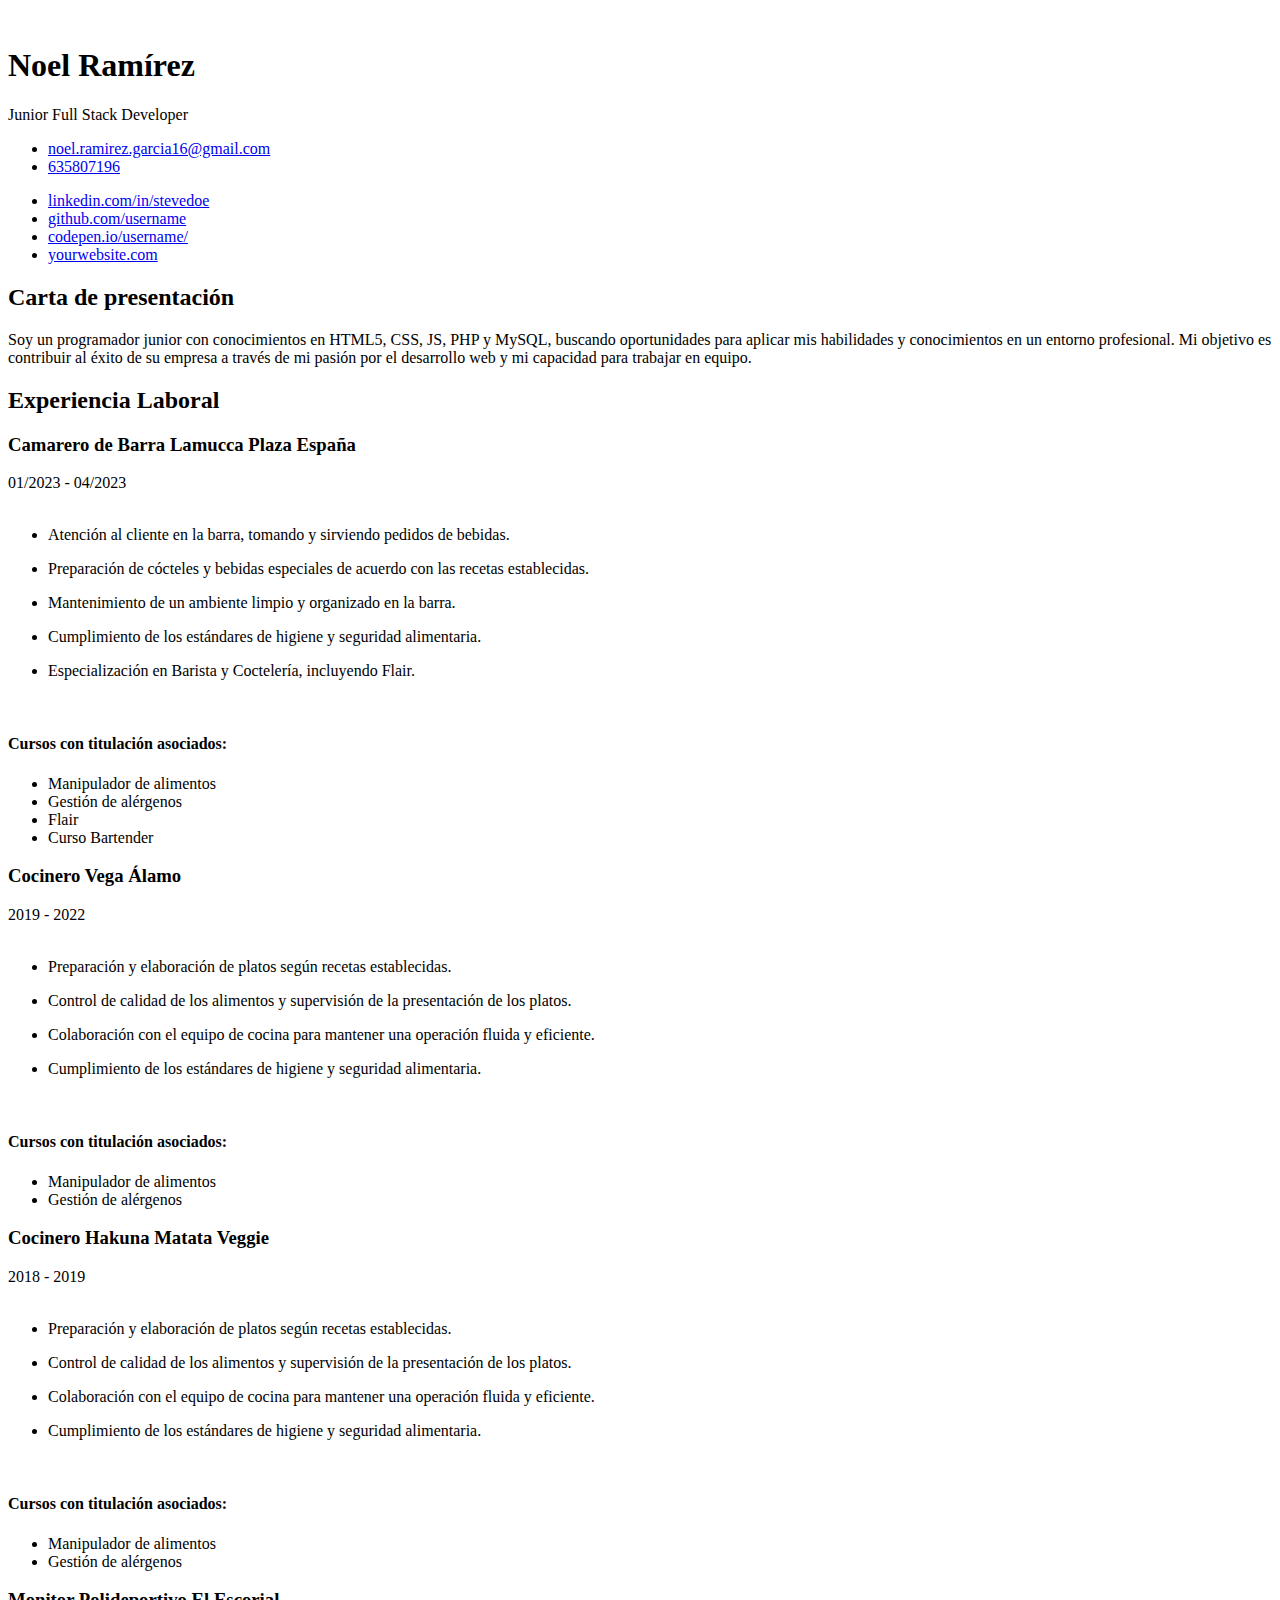
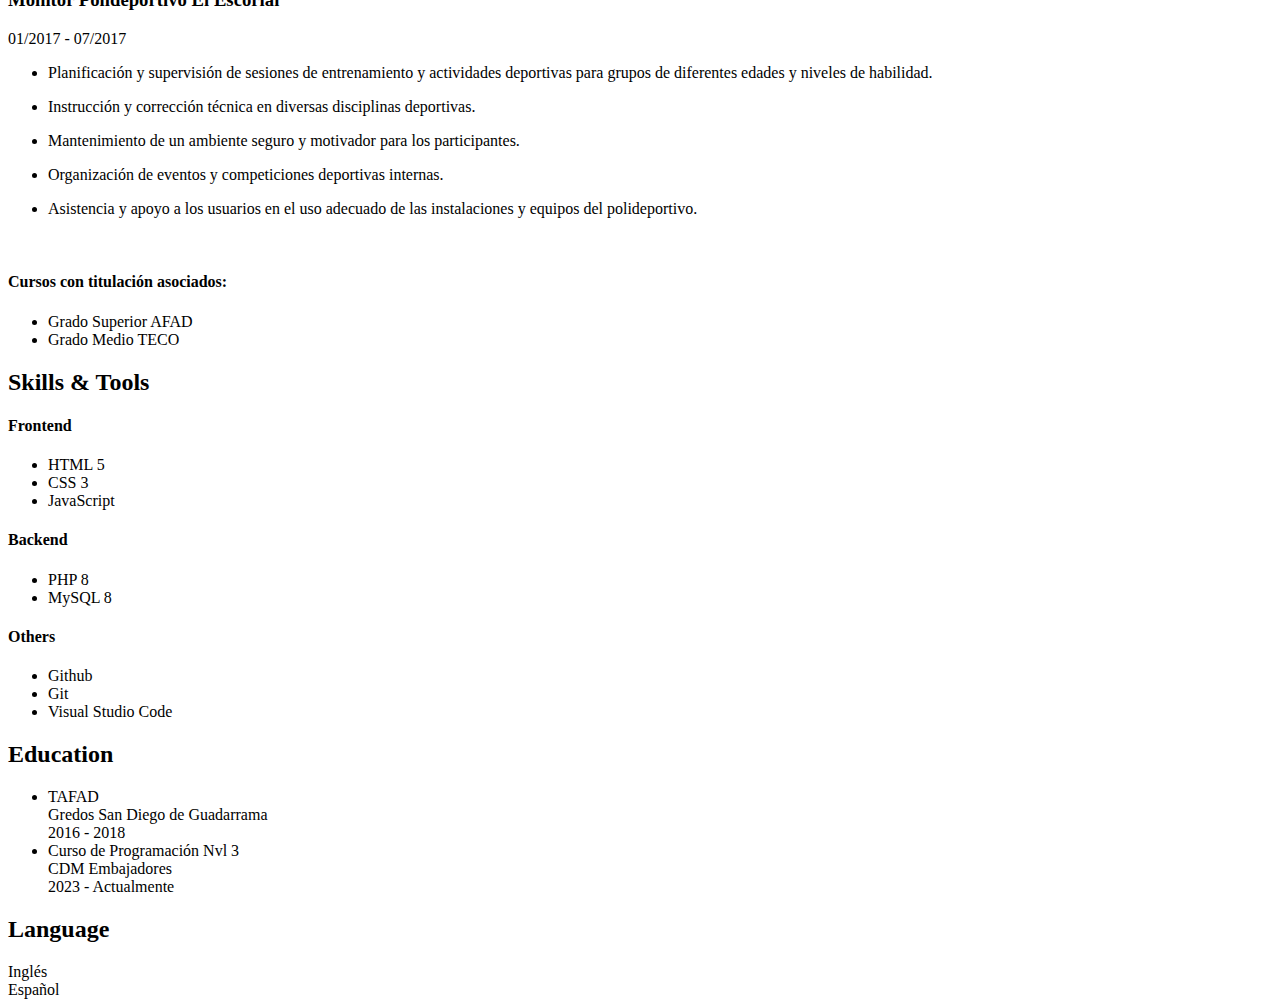
==== cv/index.html @ 691e6c15 "Create index.html" ====
<!DOCTYPE html>
<html lang="es"> 
<head>
    <title>CV</title>
    
    <!-- Meta -->
    <meta charset="utf-8">
    <meta http-equiv="X-UA-Compatible" content="IE=edge">
    <meta name="viewport" content="width=device-width, initial-scale=1.0">
    <meta name="description" content="Responsive Resume Template">
    <meta name="author" content="Xiaoying Riley at 3rd Wave Media">    
   
    
    <!-- Google Font -->
    <link href="https://fonts.googleapis.com/css?family=Roboto:300,400,500,700,900" rel="stylesheet">
    
    <!-- FontAwesome JS-->
	<script defer src="assets/fontawesome/js/all.min.js"></script>
       
    <!-- Theme CSS -->  
    <link id="theme-style" rel="stylesheet" href="assets/css/pillar-1.css">


</head> 

<body>	

    <article class="resume-wrapper text-center position-relative">
	    <div class="resume-wrapper-inner mx-auto text-start bg-white shadow-lg">
		    <header id="banner" class="resume-header pt-4 pt-md-0">
			    <div class="row">
				    <div class="col-block col-md-auto resume-picture-holder text-center text-md-start">
				        <img class="picture" src="assets/images/profile.jpg" alt="">
				    </div><!--//col-->
				    <div class="col">
					    <div class="row p-4 justify-content-center justify-content-md-between">
						    <div class="primary-info col-auto">
							    <h1 class="name mt-0 mb-1 text-white text-uppercase text-uppercase">Noel Ramírez</h1>
							    <div class="title mb-3"> Junior Full Stack Developer</div>
							    <ul class="list-unstyled">
								    <li class="mb-2"><a class="text-link" href="#"><i class="far fa-envelope fa-fw me-2" data-fa-transform="grow-3"></i>noel.ramirez.garcia16@gmail.com</a></li>
								    <li><a class="text-link" href="#"><i class="fas fa-mobile-alt fa-fw me-2" data-fa-transform="grow-6"></i>635807196</a></li>
							    </ul>
						    </div><!--//enlaces a redes-->
						    <div class="secondary-info col-auto mt-2">
							    <ul class="resume-social list-unstyled">
					                <li class="mb-3"><a class="text-link" href="#"><span class="fa-container text-center me-2"><i class="fab fa-linkedin-in fa-fw"></i></span>linkedin.com/in/stevedoe</a></li>
					                <li class="mb-3"><a class="text-link" href="#"><span class="fa-container text-center me-2"><i class="fab fa-github-alt fa-fw"></i></span>github.com/username</a></li>
					                <li class="mb-3"><a class="text-link" href="#"><span class="fa-container text-center me-2"><i class="fab fa-codepen fa-fw"></i></span>codepen.io/username/</a></li>
					                <li><a class="text-link" href="#"><span class="fa-container text-center me-2"><i class="fas fa-globe"></i></span>yourwebsite.com</a></li>
							    </ul>
						    </div><!--//secondary-info-->
					    </div><!--//row-->
					    
				    </div><!--//col-->
			    </div><!--//row-->
		    </header>
		    <div class="resume-body p-5">
			    <section class="resume-section summary-section mb-5">
				    <h2 class="resume-section-title text-uppercase font-weight-bold pb-3 mb-3">Carta de presentación</h2>
				    <div class="resume-section-content">
					    <p class="mb-0"> Soy un programador junior con conocimientos en HTML5, CSS, JS, PHP y MySQL, buscando oportunidades para aplicar mis habilidades y conocimientos en un entorno profesional. Mi objetivo es contribuir al éxito de su empresa a través de mi pasión por el desarrollo web y mi capacidad para trabajar en equipo.</p>
				    </div>
			    </section><!--//summary-section-->
			    <div class="row">
				    <div class="col-lg-9">
					    <section class="resume-section experience-section mb-5">
						    <h2 class="resume-section-title text-uppercase font-weight-bold pb-3 mb-3">Experiencia Laboral</h2>
						    <div class="resume-section-content">
							    <div class="resume-timeline position-relative">
								    <article class="resume-timeline-item position-relative pb-5">
									    
									    <div class="resume-timeline-item-header mb-2">
										    <div class="d-flex flex-column flex-md-row">
										        <h3 class="resume-position-title font-weight-bold mb-1">Camarero de Barra Lamucca Plaza España</h3>
										    </div><!--//row-->
										    <div class="resume-position-time">01/2023 - 04/2023</div>
											<br>
									    </div><!--//resume-timeline-item-header-->
									    <div class="resume-timeline-item-desc">
										<ul>
											<li>
                                                <p>Atención al cliente en la barra, tomando y sirviendo pedidos de bebidas.</p>
											</li>
											<li> 
												<p>Preparación de cócteles y bebidas especiales de acuerdo con las recetas establecidas.</p> 
											</li>
											<li>
												<p>Mantenimiento de un ambiente limpio y organizado en la barra.</p>
											</li>
											<li>
												<p>Cumplimiento de los estándares de higiene y seguridad alimentaria.</p>
											</li>
											<li>
												<p>Especialización en Barista y Coctelería, incluyendo Flair.</p>
											</li>
										</ul>
										<br>
										<h4 class="resume-timeline-item-desc-heading font-weight-bold">Cursos con titulación asociados:</h4>
										<ul class="list-inline">
											<li class="list-inline-item"><span class="badge bg-secondary badge-pill">Manipulador de alimentos</span></li>
											<li class="list-inline-item"><span class="badge bg-secondary badge-pill">Gestión de alérgenos</span></li>
											<li class="list-inline-item"><span class="badge bg-secondary badge-pill">Flair</span></li>
											<li class="list-inline-item"><span class="badge bg-secondary badge-pill">Curso Bartender</span></li>
										</ul>
									    </div><!--//resume-timeline-item-desc-->

								    </article><!--//resume-timeline-item-->
									
									<article class="resume-timeline-item position-relative pb-5">
									    
									    <div class="resume-timeline-item-header mb-2">
										    <div class="d-flex flex-column flex-md-row">
										        <h3 class="resume-position-title font-weight-bold mb-1">Cocinero Vega Álamo</h3>
										    <div class="resume-position-time">2019 - 2022</div>
											<br>
									    </div><!--//resume-timeline-item-header-->
									    <div class="resume-timeline-item-desc">
										    <ul>
											<li>
                                                <p>Preparación y elaboración de platos según recetas establecidas.</p>
											</li>
											<li> 
												<p>Control de calidad de los alimentos y supervisión de la presentación de los platos.</p> 
											</li>
											<li>
												<p>									
												Colaboración con el equipo de cocina para mantener una operación fluida y eficiente.</p>
											</li>
											<li>
												<p>Cumplimiento de los estándares de higiene y seguridad alimentaria.</p>
											</li>	
										</ul>
										<br>
										<h4 class="resume-timeline-item-desc-heading font-weight-bold">Cursos con titulación asociados:</h4>
										<ul class="list-inline">
											<li class="list-inline-item"><span class="badge bg-secondary badge-pill">Manipulador de alimentos</span></li>
											<li class="list-inline-item"><span class="badge bg-secondary badge-pill">Gestión de alérgenos</span></li>
										</ul>
									    </div><!--//resume-timeline-item-desc-->

								    </article><!--//resume-timeline-item-->
								    
								    <article class="resume-timeline-item position-relative pb-5">
									    
									    <div class="resume-timeline-item-header mb-2">
										    <div class="d-flex flex-column flex-md-row">
										        <h3 class="resume-position-title font-weight-bold mb-1">Cocinero Hakuna Matata Veggie</h3>
										    </div><!--//row-->
										    <div class="resume-position-time">2018 - 2019</div>
											<br>
									    </div><!--//resume-timeline-item-header-->
									    <div class="resume-timeline-item-desc">
										    <ul>
												<li>
													<p>Preparación y elaboración de platos según recetas establecidas.</p>
												</li>
												<li> 
													<p>Control de calidad de los alimentos y supervisión de la presentación de los platos.</p> 
												</li>
												<li>
													<p>									
													Colaboración con el equipo de cocina para mantener una operación fluida y eficiente.</p>
												</li>
												<li>
													<p>Cumplimiento de los estándares de higiene y seguridad alimentaria.</p>
												</li>	
											</ul>
											<br>
										    <h4 class="resume-timeline-item-desc-heading font-weight-bold">Cursos con titulación asociados:</h4>
										    <ul class="list-inline">
											    <li class="list-inline-item"><span class="badge bg-secondary badge-pill">Manipulador de alimentos</span></li>
											    <li class="list-inline-item"><span class="badge bg-secondary badge-pill">Gestión de alérgenos</span></li>
										    </ul>
									    </div><!--//resume-timeline-item-desc-->

								    </article><!--//resume-timeline-item-->
								    
								    <article class="resume-timeline-item position-relative pb-5">
									    
									    <div class="resume-timeline-item-header mb-2">
										    <div class="d-flex flex-column flex-md-row">
										        <h3 class="resume-position-title font-weight-bold mb-1">Monitor Polideportivo El Escorial</h3>
										    </div><!--//row-->
										    <div class="resume-position-time">01/2017 - 07/2017</div>
									    </div><!--//resume-timeline-item-header-->
									    <div class="resume-timeline-item-desc">
										<ul>
											<li>
                                                <p>Planificación y supervisión de sesiones de entrenamiento y actividades deportivas para grupos de diferentes edades y niveles de habilidad.</p>
											</li>
											<li> 
												<p>Instrucción y corrección técnica en diversas disciplinas deportivas.</p> 
											</li>
											<li>
												<p>Mantenimiento de un ambiente seguro y motivador para los participantes.</p>
											</li>
											<li>
												<p>Organización de eventos y competiciones deportivas internas.</p>
											</li>
											<li>
												<p>Asistencia y apoyo a los usuarios en el uso adecuado de las instalaciones y equipos del polideportivo.</p>
											</li>
										</ul>
										<br>
										<h4 class="resume-timeline-item-desc-heading font-weight-bold">Cursos con titulación asociados:</h4>
										    <ul class="list-inline">
											    <li class="list-inline-item"><span class="badge bg-secondary badge-pill">Grado Superior AFAD</span></li>
											    <li class="list-inline-item"><span class="badge bg-secondary badge-pill">Grado Medio TECO</span></li>
										    </ul>
									    </div><!--//resume-timeline-item-desc-->

								    </article><!--//resume-timeline-item-->
							
							    </div><!--//resume-timeline-->
				 
						    </div>
					    </section><!--//experience-section-->
				    </div>
				    <div class="col-lg-3">
					    <section class="resume-section skills-section mb-5">
						    <h2 class="resume-section-title text-uppercase font-weight-bold pb-3 mb-3">Skills &amp; Tools</h2>
						    <div class="resume-section-content">
						        <div class="resume-skill-item">
							        <h4 class="resume-skills-cat font-weight-bold">Frontend</h4>
							        <ul class="list-unstyled mb-4">
								        <li class="mb-2">
								            <div class="resume-skill-name">HTML 5</div>
									        <div class="progress resume-progress">
											    <div class="progress-bar theme-progress-bar-dark" role="progressbar" style="width: 100%" aria-valuenow="25" aria-valuemin="0" aria-valuemax="100"></div>
											</div>
								        </li>
								        <li class="mb-2">
								            <div class="resume-skill-name">CSS 3</div>
									        <div class="progress resume-progress">
											    <div class="progress-bar theme-progress-bar-dark" role="progressbar" style="width: 90%" aria-valuenow="25" aria-valuemin="0" aria-valuemax="100"></div>
											</div>
								        </li>
								        <li class="mb-2">
								            <div class="resume-skill-name">JavaScript</div>
									        <div class="progress resume-progress">
											    <div class="progress-bar theme-progress-bar-dark" role="progressbar" style="width: 70%" aria-valuenow="25" aria-valuemin="0" aria-valuemax="100"></div>
											</div>
								        </li>
							        </ul>
						        </div><!--//resume-skill-item-->
						        
						        <div class="resume-skill-item">
						            <h4 class="resume-skills-cat font-weight-bold">Backend</h4>
							        <ul class="list-unstyled">
								        <li class="mb-2">
								            <div class="resume-skill-name">PHP 8</div>
									        <div class="progress resume-progress">
											    <div class="progress-bar theme-progress-bar-dark" role="progressbar" style="width: 50%" aria-valuenow="25" aria-valuemin="0" aria-valuemax="100"></div>
											</div>
								        </li>
								        <li class="mb-2">
								            <div class="resume-skill-name">MySQL 8</div>
									        <div class="progress resume-progress">
											    <div class="progress-bar theme-progress-bar-dark" role="progressbar" style="width: 40%" aria-valuenow="25" aria-valuemin="0" aria-valuemax="100"></div>
											</div>
								        </li>
							        </ul>
						        </div><!--//resume-skill-item-->
						        
						        <div class="resume-skill-item">
						            <h4 class="resume-skills-cat font-weight-bold">Others</h4>
						            <ul class="list-inline">
							            <li class="list-inline-item"><span class="badge badge-light">Github</span></li>
							            <li class="list-inline-item"><span class="badge badge-light">Git</span></li>
										<li class="list-inline-item"><span class="badge badge-light">Visual Studio Code</span></li>

						            </ul>
						        </div><!--//resume-skill-item-->
						    </div><!--resume-section-content-->
					    </section><!--//skills-section-->
					    <section class="resume-section education-section mb-5">
						    <h2 class="resume-section-title text-uppercase font-weight-bold pb-3 mb-3">Education</h2>
						    <div class="resume-section-content">
							    <ul class="list-unstyled">
								    <li class="mb-2">
								        <div class="resume-degree font-weight-bold">TAFAD</div>
								        <div class="resume-degree-org">Gredos San Diego de Guadarrama</div>
								        <div class="resume-degree-time">2016 - 2018</div>
								    </li>
								    <li>
								        <div class="resume-degree font-weight-bold">Curso de Programación Nvl 3</div>
								        <div class="resume-degree-org">CDM Embajadores</div>
								        <div class="resume-degree-time">2023 - Actualmente</div>
								    </li>
							    </ul>
						    </div>
					    </section><!--//education-section-->

					    </section><!--//interests-section-->
					    <section class="resume-section language-section mb-5">
						    <h2 class="resume-section-title text-uppercase font-weight-bold pb-3 mb-3">Language</h2>
						    <div class="resume-section-content">
							    <div class="mb-2">
									<div class="resume-skill-name">Inglés</div>
									<div class="progress resume-progress">
										<div class="progress-bar theme-progress-bar-dark" role="progressbar" style="width: 70%" aria-valuenow="25" aria-valuemin="0" aria-valuemax="100"></div>
									</div>
								</div>
								<div class="mb-2">
									<div class="resume-skill-name">Español</div>
									<div class="progress resume-progress">
										<div class="progress-bar theme-progress-bar-dark" role="progressbar" style="width: 100%" aria-valuenow="25" aria-valuemin="0" aria-valuemax="100"></div>
									</div>
								</div>
							</ul>
						    </div>
					    </section><!--//language-section-->
				    </div>
			    </div><!--//row-->
		    </div><!--//resume-body-->
		    
		    
	    </div>
    </article> 
</body>
</html>
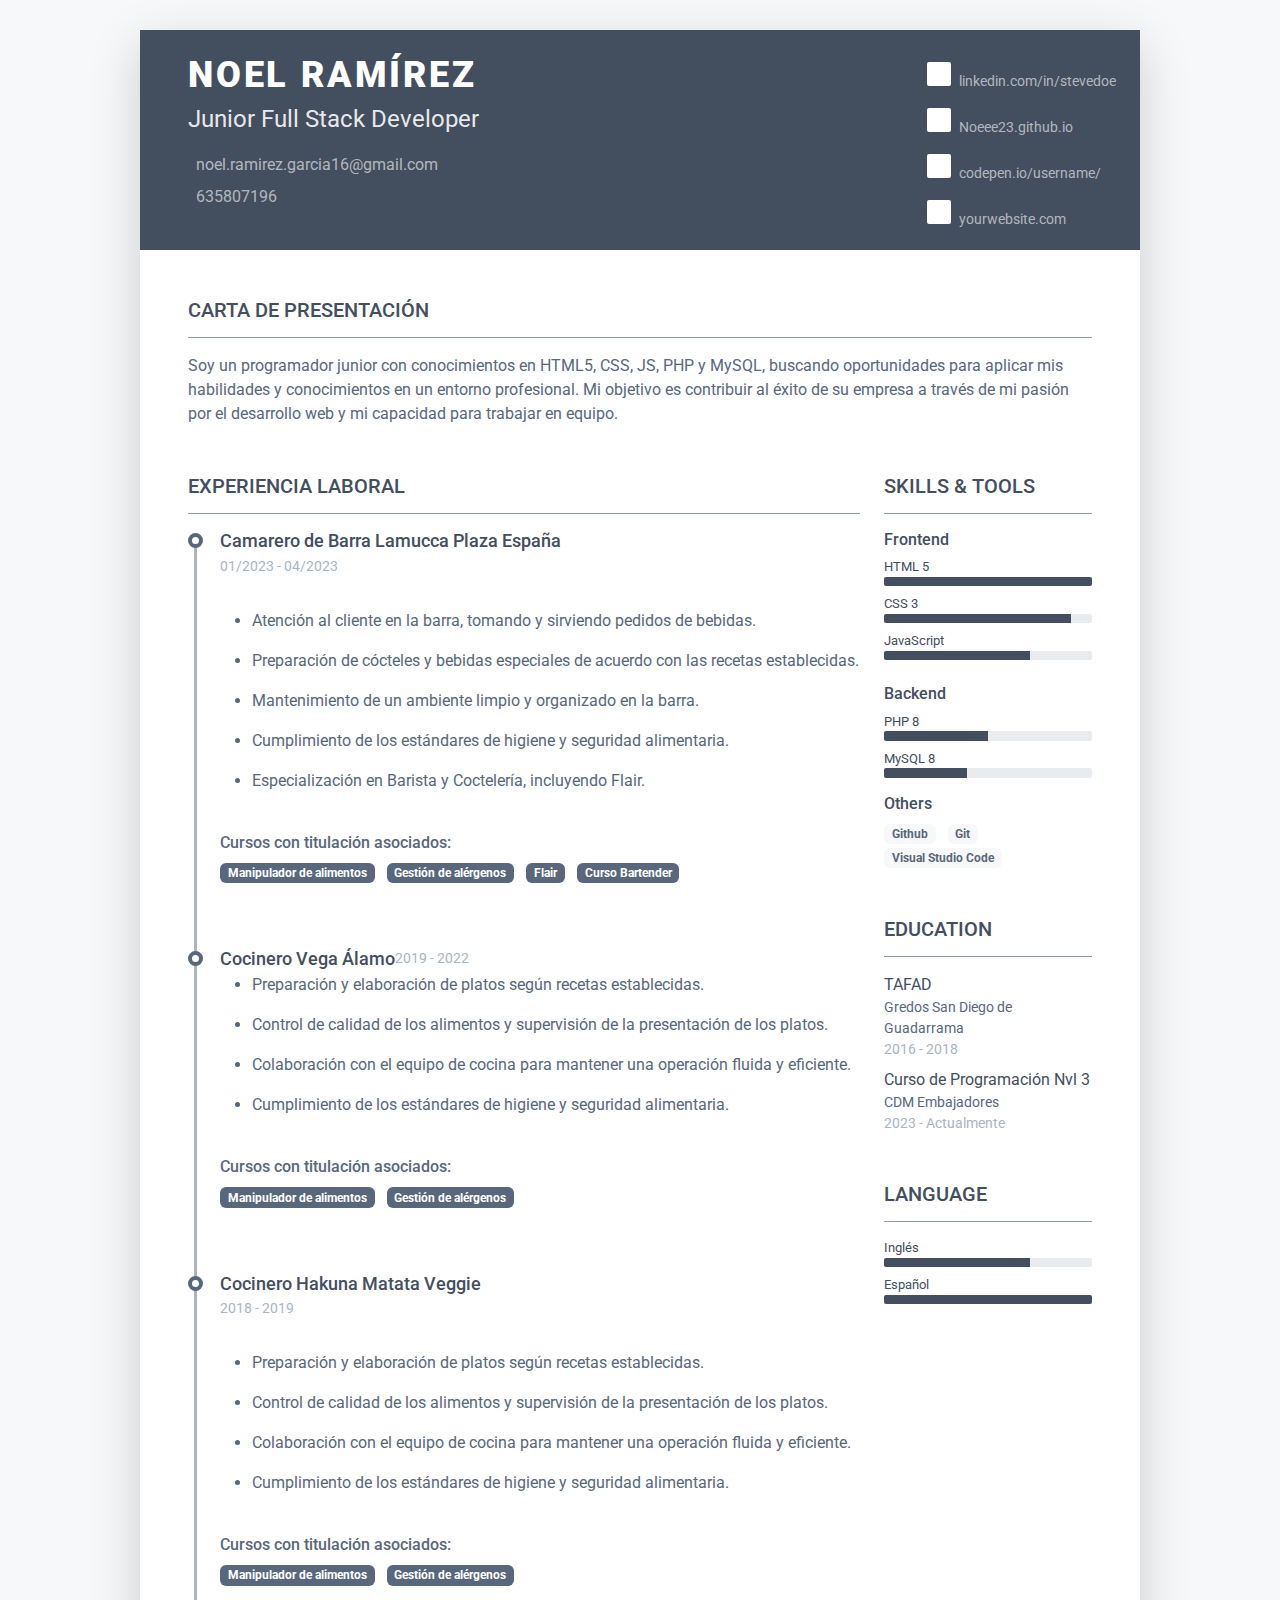
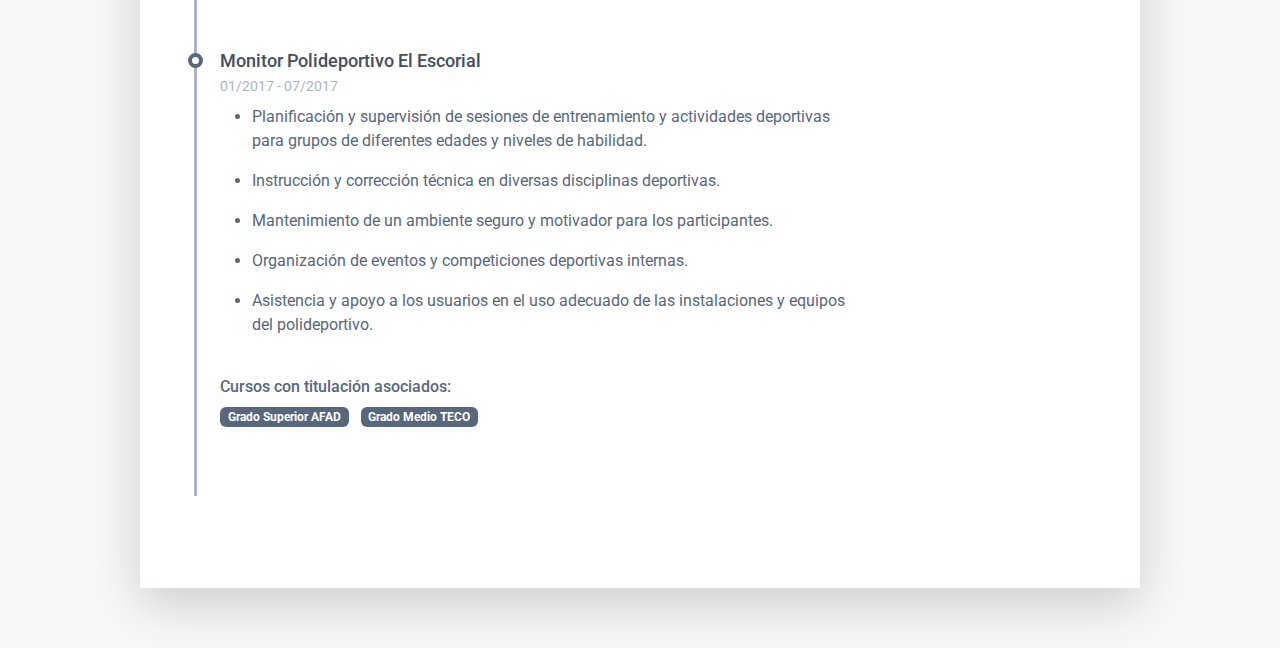
==== commit c576a0e6: "Update index.html" ====
--- a/cv/index.html
+++ b/cv/index.html
@@ -45,7 +45,7 @@
 						    <div class="secondary-info col-auto mt-2">
 							    <ul class="resume-social list-unstyled">
 					                <li class="mb-3"><a class="text-link" href="#"><span class="fa-container text-center me-2"><i class="fab fa-linkedin-in fa-fw"></i></span>linkedin.com/in/stevedoe</a></li>
-					                <li class="mb-3"><a class="text-link" href="#"><span class="fa-container text-center me-2"><i class="fab fa-github-alt fa-fw"></i></span>github.com/username</a></li>
+					                <li class="mb-3"><a class="text-link" href="#"><span class="fa-container text-center me-2"><i class="fab fa-github-alt fa-fw"></i></span>Noeee23.github.io</a></li>
 					                <li class="mb-3"><a class="text-link" href="#"><span class="fa-container text-center me-2"><i class="fab fa-codepen fa-fw"></i></span>codepen.io/username/</a></li>
 					                <li><a class="text-link" href="#"><span class="fa-container text-center me-2"><i class="fas fa-globe"></i></span>yourwebsite.com</a></li>
 							    </ul>
